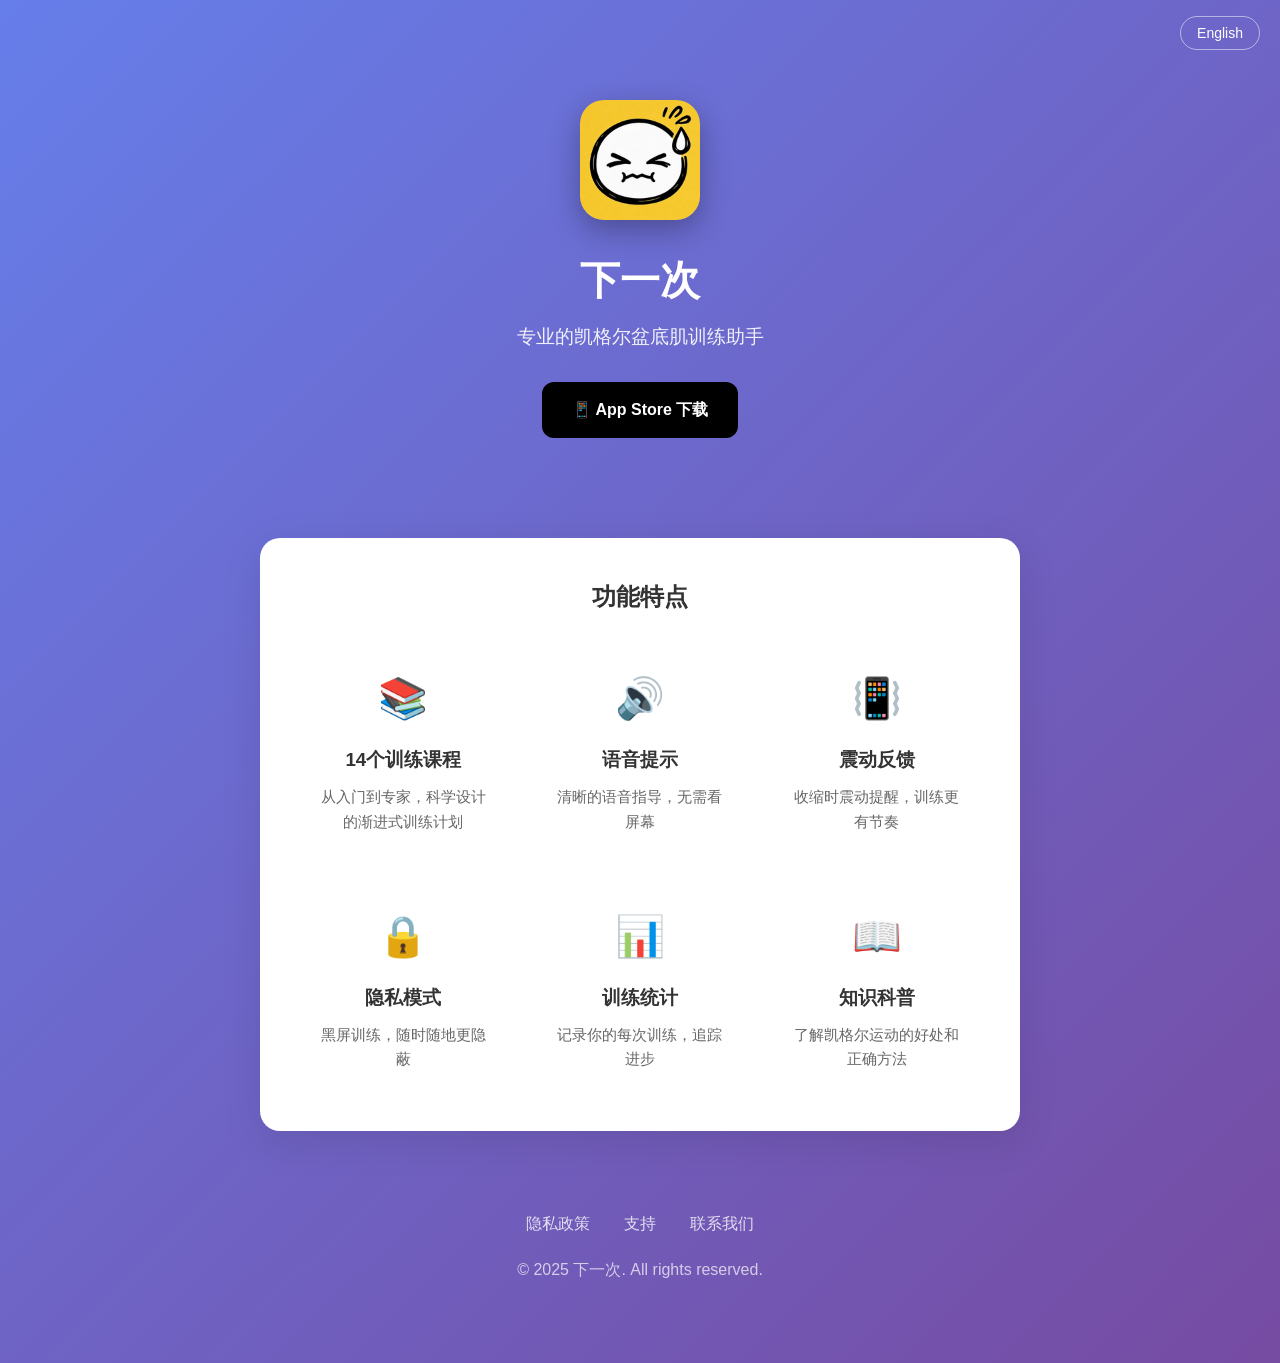
==== docs/index.html @ a6345c1b "Initial commit: NextTime - Kegel training app Features: - 14 training programs from beginner to expe" ====
<!DOCTYPE html>
<html lang="zh-CN">
<head>
    <meta charset="UTF-8">
    <meta name="viewport" content="width=device-width, initial-scale=1.0">
    <title>下一次 - 凯格尔盆底肌训练</title>
    <style>
        * {
            margin: 0;
            padding: 0;
            box-sizing: border-box;
        }
        body {
            font-family: -apple-system, BlinkMacSystemFont, 'Segoe UI', Roboto, Helvetica, Arial, sans-serif;
            line-height: 1.6;
            color: #333;
            background: linear-gradient(135deg, #667eea 0%, #764ba2 100%);
            min-height: 100vh;
        }
        .container {
            max-width: 800px;
            margin: 0 auto;
            padding: 40px 20px;
        }
        .hero {
            text-align: center;
            color: white;
            padding: 60px 20px;
        }
        .app-icon {
            width: 120px;
            height: 120px;
            border-radius: 24px;
            margin-bottom: 20px;
            box-shadow: 0 10px 30px rgba(0,0,0,0.3);
        }
        .hero h1 {
            font-size: 2.5em;
            margin-bottom: 10px;
        }
        .hero .subtitle {
            font-size: 1.2em;
            opacity: 0.9;
            margin-bottom: 30px;
        }
        .download-btn {
            display: inline-block;
            background: #000;
            color: white;
            padding: 15px 30px;
            border-radius: 12px;
            text-decoration: none;
            font-weight: 600;
            transition: transform 0.2s;
        }
        .download-btn:hover {
            transform: scale(1.05);
        }
        .features {
            background: white;
            border-radius: 20px;
            padding: 40px;
            margin: 40px 0;
            box-shadow: 0 10px 40px rgba(0,0,0,0.1);
        }
        .features h2 {
            text-align: center;
            margin-bottom: 30px;
            color: #333;
        }
        .feature-grid {
            display: grid;
            grid-template-columns: repeat(auto-fit, minmax(200px, 1fr));
            gap: 30px;
        }
        .feature {
            text-align: center;
            padding: 20px;
        }
        .feature-icon {
            font-size: 40px;
            margin-bottom: 15px;
        }
        .feature h3 {
            margin-bottom: 10px;
            color: #333;
        }
        .feature p {
            color: #666;
            font-size: 0.95em;
        }
        .footer {
            text-align: center;
            padding: 40px 20px;
            color: white;
        }
        .footer a {
            color: white;
            margin: 0 15px;
            text-decoration: none;
            opacity: 0.8;
        }
        .footer a:hover {
            opacity: 1;
        }
        .lang-switch {
            position: absolute;
            top: 20px;
            right: 20px;
        }
        .lang-switch a {
            color: white;
            text-decoration: none;
            padding: 8px 16px;
            border: 1px solid rgba(255,255,255,0.5);
            border-radius: 20px;
            font-size: 14px;
        }
    </style>
</head>
<body>
    <div class="lang-switch">
        <a href="index_en.html">English</a>
    </div>

    <div class="container">
        <div class="hero">
            <img src="icon.png" alt="下一次" class="app-icon">
            <h1>下一次</h1>
            <p class="subtitle">专业的凯格尔盆底肌训练助手</p>
            <a href="https://apps.apple.com/app/nexttime" class="download-btn">
                📱 App Store 下载
            </a>
        </div>

        <div class="features">
            <h2>功能特点</h2>
            <div class="feature-grid">
                <div class="feature">
                    <div class="feature-icon">📚</div>
                    <h3>14个训练课程</h3>
                    <p>从入门到专家，科学设计的渐进式训练计划</p>
                </div>
                <div class="feature">
                    <div class="feature-icon">🔊</div>
                    <h3>语音提示</h3>
                    <p>清晰的语音指导，无需看屏幕</p>
                </div>
                <div class="feature">
                    <div class="feature-icon">📳</div>
                    <h3>震动反馈</h3>
                    <p>收缩时震动提醒，训练更有节奏</p>
                </div>
                <div class="feature">
                    <div class="feature-icon">🔒</div>
                    <h3>隐私模式</h3>
                    <p>黑屏训练，随时随地更隐蔽</p>
                </div>
                <div class="feature">
                    <div class="feature-icon">📊</div>
                    <h3>训练统计</h3>
                    <p>记录你的每次训练，追踪进步</p>
                </div>
                <div class="feature">
                    <div class="feature-icon">📖</div>
                    <h3>知识科普</h3>
                    <p>了解凯格尔运动的好处和正确方法</p>
                </div>
            </div>
        </div>

        <div class="footer">
            <p>
                <a href="privacy.html">隐私政策</a>
                <a href="support.html">支持</a>
                <a href="mailto:nikefd@gmail.com">联系我们</a>
            </p>
            <p style="margin-top: 20px; opacity: 0.7;">
                © 2025 下一次. All rights reserved.
            </p>
        </div>
    </div>
</body>
</html>
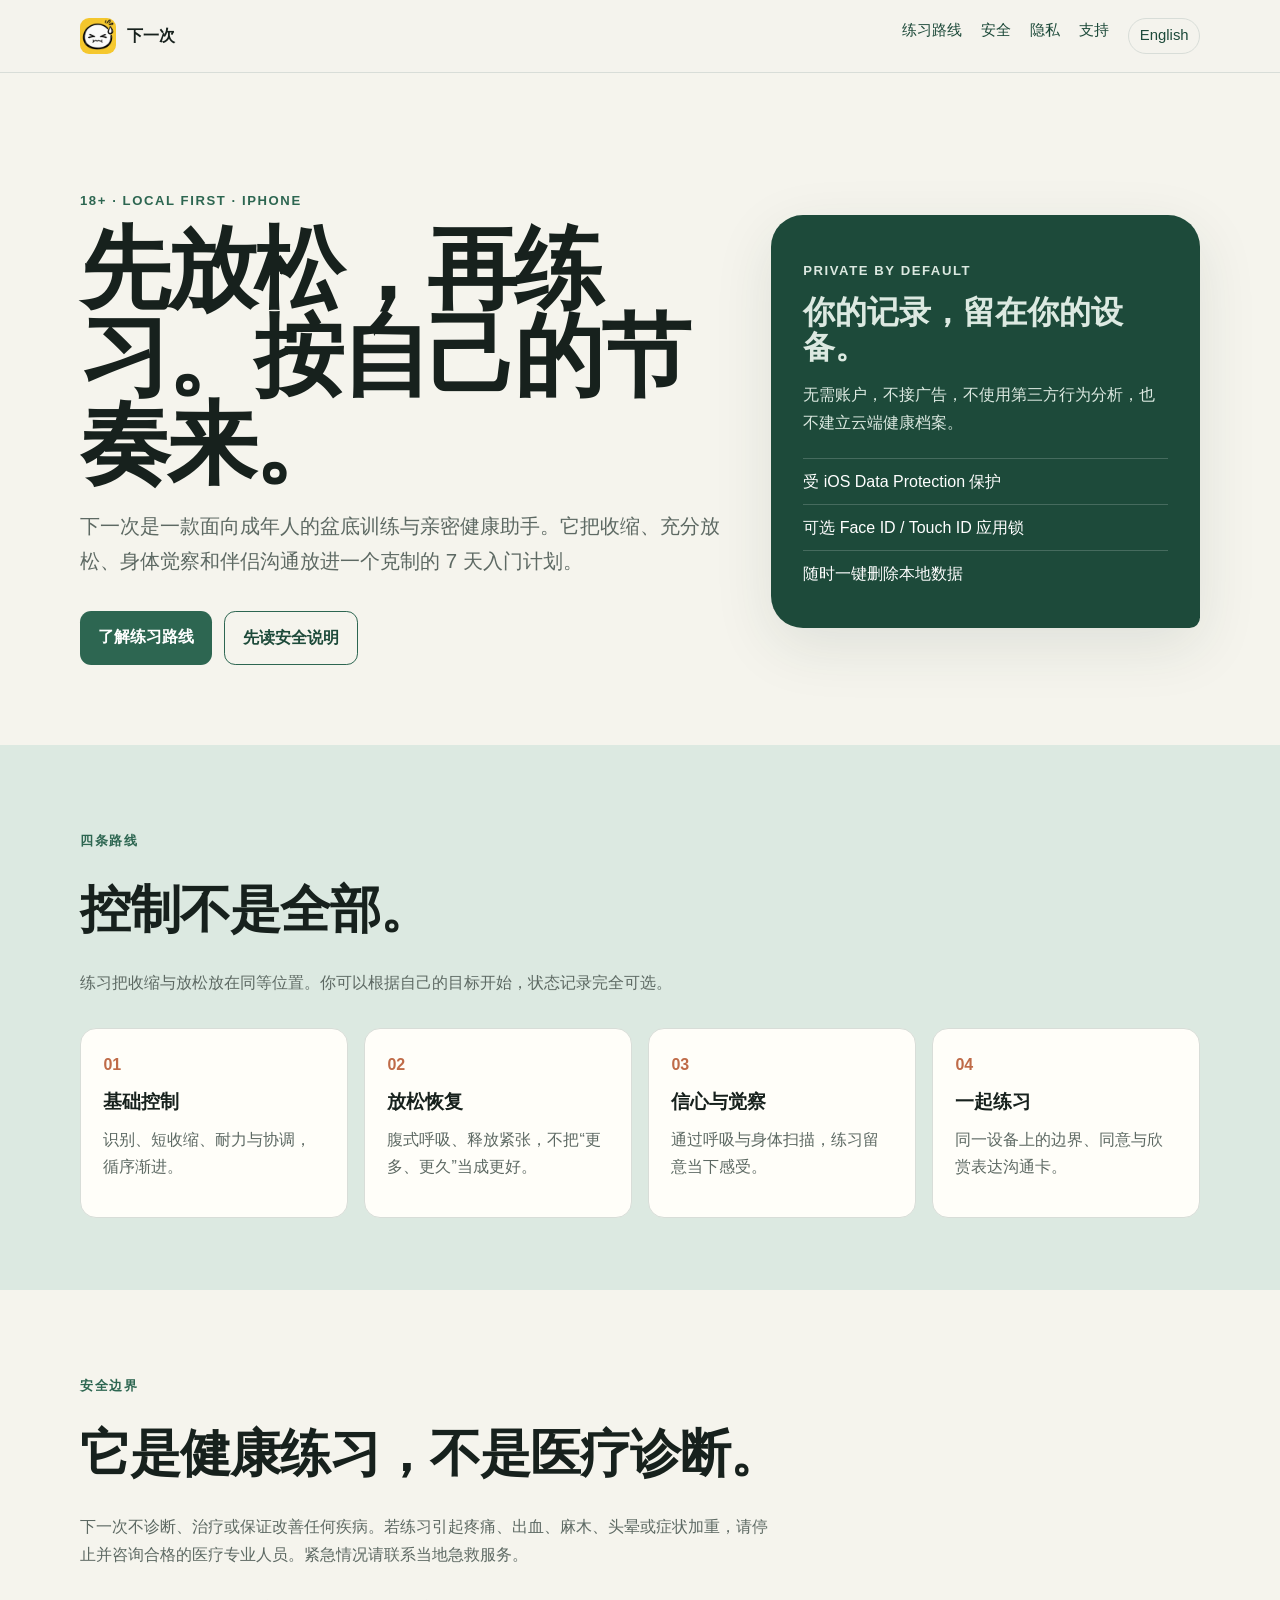
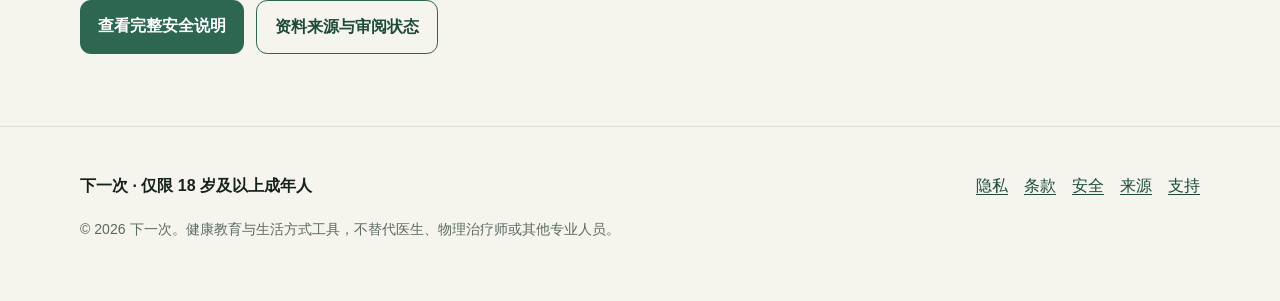
==== commit de88a67c: "feat: prepare milestone C validation" ====
--- a/docs/index.html
+++ b/docs/index.html
@@ -1,184 +1,8 @@
-<!DOCTYPE html>
-<html lang="zh-CN">
-<head>
-    <meta charset="UTF-8">
-    <meta name="viewport" content="width=device-width, initial-scale=1.0">
-    <title>下一次 - 凯格尔盆底肌训练</title>
-    <style>
-        * {
-            margin: 0;
-            padding: 0;
-            box-sizing: border-box;
-        }
-        body {
-            font-family: -apple-system, BlinkMacSystemFont, 'Segoe UI', Roboto, Helvetica, Arial, sans-serif;
-            line-height: 1.6;
-            color: #333;
-            background: linear-gradient(135deg, #667eea 0%, #764ba2 100%);
-            min-height: 100vh;
-        }
-        .container {
-            max-width: 800px;
-            margin: 0 auto;
-            padding: 40px 20px;
-        }
-        .hero {
-            text-align: center;
-            color: white;
-            padding: 60px 20px;
-        }
-        .app-icon {
-            width: 120px;
-            height: 120px;
-            border-radius: 24px;
-            margin-bottom: 20px;
-            box-shadow: 0 10px 30px rgba(0,0,0,0.3);
-        }
-        .hero h1 {
-            font-size: 2.5em;
-            margin-bottom: 10px;
-        }
-        .hero .subtitle {
-            font-size: 1.2em;
-            opacity: 0.9;
-            margin-bottom: 30px;
-        }
-        .download-btn {
-            display: inline-block;
-            background: #000;
-            color: white;
-            padding: 15px 30px;
-            border-radius: 12px;
-            text-decoration: none;
-            font-weight: 600;
-            transition: transform 0.2s;
-        }
-        .download-btn:hover {
-            transform: scale(1.05);
-        }
-        .features {
-            background: white;
-            border-radius: 20px;
-            padding: 40px;
-            margin: 40px 0;
-            box-shadow: 0 10px 40px rgba(0,0,0,0.1);
-        }
-        .features h2 {
-            text-align: center;
-            margin-bottom: 30px;
-            color: #333;
-        }
-        .feature-grid {
-            display: grid;
-            grid-template-columns: repeat(auto-fit, minmax(200px, 1fr));
-            gap: 30px;
-        }
-        .feature {
-            text-align: center;
-            padding: 20px;
-        }
-        .feature-icon {
-            font-size: 40px;
-            margin-bottom: 15px;
-        }
-        .feature h3 {
-            margin-bottom: 10px;
-            color: #333;
-        }
-        .feature p {
-            color: #666;
-            font-size: 0.95em;
-        }
-        .footer {
-            text-align: center;
-            padding: 40px 20px;
-            color: white;
-        }
-        .footer a {
-            color: white;
-            margin: 0 15px;
-            text-decoration: none;
-            opacity: 0.8;
-        }
-        .footer a:hover {
-            opacity: 1;
-        }
-        .lang-switch {
-            position: absolute;
-            top: 20px;
-            right: 20px;
-        }
-        .lang-switch a {
-            color: white;
-            text-decoration: none;
-            padding: 8px 16px;
-            border: 1px solid rgba(255,255,255,0.5);
-            border-radius: 20px;
-            font-size: 14px;
-        }
-    </style>
-</head>
-<body>
-    <div class="lang-switch">
-        <a href="index_en.html">English</a>
-    </div>
-
-    <div class="container">
-        <div class="hero">
-            <img src="icon.png" alt="下一次" class="app-icon">
-            <h1>下一次</h1>
-            <p class="subtitle">专业的凯格尔盆底肌训练助手</p>
-            <a href="https://apps.apple.com/app/nexttime" class="download-btn">
-                📱 App Store 下载
-            </a>
-        </div>
-
-        <div class="features">
-            <h2>功能特点</h2>
-            <div class="feature-grid">
-                <div class="feature">
-                    <div class="feature-icon">📚</div>
-                    <h3>14个训练课程</h3>
-                    <p>从入门到专家，科学设计的渐进式训练计划</p>
-                </div>
-                <div class="feature">
-                    <div class="feature-icon">🔊</div>
-                    <h3>语音提示</h3>
-                    <p>清晰的语音指导，无需看屏幕</p>
-                </div>
-                <div class="feature">
-                    <div class="feature-icon">📳</div>
-                    <h3>震动反馈</h3>
-                    <p>收缩时震动提醒，训练更有节奏</p>
-                </div>
-                <div class="feature">
-                    <div class="feature-icon">🔒</div>
-                    <h3>隐私模式</h3>
-                    <p>黑屏训练，随时随地更隐蔽</p>
-                </div>
-                <div class="feature">
-                    <div class="feature-icon">📊</div>
-                    <h3>训练统计</h3>
-                    <p>记录你的每次训练，追踪进步</p>
-                </div>
-                <div class="feature">
-                    <div class="feature-icon">📖</div>
-                    <h3>知识科普</h3>
-                    <p>了解凯格尔运动的好处和正确方法</p>
-                </div>
-            </div>
-        </div>
-
-        <div class="footer">
-            <p>
-                <a href="privacy.html">隐私政策</a>
-                <a href="support.html">支持</a>
-                <a href="mailto:nikefd@gmail.com">联系我们</a>
-            </p>
-            <p style="margin-top: 20px; opacity: 0.7;">
-                © 2025 下一次. All rights reserved.
-            </p>
-        </div>
-    </div>
-</body>
-</html>
+<!doctype html>
+<html lang="zh-CN"><head><meta charset="utf-8"><meta name="viewport" content="width=device-width,initial-scale=1"><meta name="description" content="下一次是一款面向成年人的本地优先盆底训练、放松与伴侣沟通 iPhone App。"><title>下一次｜私密而克制的成人健康练习</title><link rel="stylesheet" href="styles.css"></head>
+<body><a class="skip" href="#main">跳到主要内容</a>
+<header class="site-header"><nav class="shell nav" aria-label="主导航"><a class="brand" href="index.html"><img src="icon.png" alt=""><span>下一次</span></a><div class="nav-links"><a href="#routes">练习路线</a><a href="safety.html">安全</a><a href="privacy.html">隐私</a><a href="support.html">支持</a><a class="lang" href="index_en.html" lang="en">English</a></div></nav></header>
+<main id="main"><section class="shell hero"><div><p class="eyebrow">18+ · Local first · iPhone</p><h1>先放松，再练习。按自己的节奏来。</h1><p class="lede">下一次是一款面向成年人的盆底训练与亲密健康助手。它把收缩、充分放松、身体觉察和伴侣沟通放进一个克制的 7 天入门计划。</p><div class="actions"><a class="button" href="#routes">了解练习路线</a><a class="button secondary" href="safety.html">先读安全说明</a></div></div><aside class="hero-card" aria-label="隐私摘要"><p class="eyebrow">PRIVATE BY DEFAULT</p><p class="big">你的记录，留在你的设备。</p><p>无需账户，不接广告，不使用第三方行为分析，也不建立云端健康档案。</p><ul class="privacy-list"><li>受 iOS Data Protection 保护</li><li>可选 Face ID / Touch ID 应用锁</li><li>随时一键删除本地数据</li></ul></aside></section>
+<section class="section alt" id="routes"><div class="shell"><p class="eyebrow">四条路线</p><h2>控制不是全部。</h2><p class="intro">练习把收缩与放松放在同等位置。你可以根据自己的目标开始，状态记录完全可选。</p><div class="grid"><article class="card"><span class="number">01</span><h3>基础控制</h3><p>识别、短收缩、耐力与协调，循序渐进。</p></article><article class="card"><span class="number">02</span><h3>放松恢复</h3><p>腹式呼吸、释放紧张，不把“更多、更久”当成更好。</p></article><article class="card"><span class="number">03</span><h3>信心与觉察</h3><p>通过呼吸与身体扫描，练习留意当下感受。</p></article><article class="card"><span class="number">04</span><h3>一起练习</h3><p>同一设备上的边界、同意与欣赏表达沟通卡。</p></article></div></div></section>
+<section class="section"><div class="shell"><p class="eyebrow">安全边界</p><h2>它是健康练习，不是医疗诊断。</h2><p class="intro">下一次不诊断、治疗或保证改善任何疾病。若练习引起疼痛、出血、麻木、头晕或症状加重，请停止并咨询合格的医疗专业人员。紧急情况请联系当地急救服务。</p><div class="actions"><a class="button" href="safety.html">查看完整安全说明</a><a class="button secondary" href="sources.html">资料来源与审阅状态</a></div></div></section></main>
+<footer class="site-footer"><div class="shell"><div class="footer-row"><strong>下一次 · 仅限 18 岁及以上成年人</strong><div class="footer-links"><a href="privacy.html">隐私</a><a href="terms.html">条款</a><a href="safety.html">安全</a><a href="sources.html">来源</a><a href="support.html">支持</a></div></div><p class="fine">© 2026 下一次。健康教育与生活方式工具，不替代医生、物理治疗师或其他专业人员。</p></div></footer></body></html>
--- a/docs/styles.css
+++ b/docs/styles.css
@@ -0,0 +1,39 @@
+:root { color-scheme: light; --ink:#17211d; --muted:#5d6963; --paper:#f5f4ed; --card:#fffef9; --sage:#2d6651; --sage-dark:#1d4a3a; --mist:#dce9e1; --line:#d8ddd8; --warm:#bf6b48; --shadow:0 18px 60px rgba(31,56,45,.10); }
+* { box-sizing:border-box; }
+html { scroll-behavior:smooth; }
+body { margin:0; color:var(--ink); background:var(--paper); font-family:-apple-system,BlinkMacSystemFont,"Segoe UI",sans-serif; line-height:1.7; }
+a { color:var(--sage-dark); text-underline-offset:.18em; } a:hover { color:var(--warm); }
+a:focus-visible,button:focus-visible { outline:3px solid var(--warm); outline-offset:4px; }
+.skip { position:absolute; left:-9999px; top:1rem; } .skip:focus { left:1rem; z-index:10; background:white; padding:.65rem 1rem; border-radius:.5rem; }
+.shell { width:min(1120px,calc(100% - 2rem)); margin:0 auto; }
+.site-header { border-bottom:1px solid var(--line); background:rgba(245,244,237,.94); }
+.nav { min-height:72px; display:flex; align-items:center; gap:1.25rem; }
+.brand { display:inline-flex; align-items:center; gap:.7rem; color:var(--ink); text-decoration:none; font-weight:750; }
+.brand img { width:36px; height:36px; border-radius:9px; }
+.nav-links { margin-left:auto; display:flex; flex-wrap:wrap; justify-content:flex-end; gap:.85rem 1.2rem; }
+.nav-links a { font-size:.93rem; text-decoration:none; } .lang { padding:.28rem .65rem; border:1px solid var(--line); border-radius:99px; }
+.hero { display:grid; grid-template-columns:1.2fr .8fr; gap:3rem; align-items:center; padding:6.5rem 0 5rem; }
+.eyebrow { color:var(--sage); font-size:.82rem; font-weight:800; letter-spacing:.12em; text-transform:uppercase; }
+h1 { margin:.55rem 0 1rem; max-width:760px; font-family:Georgia,"Times New Roman",serif; font-size:clamp(2.5rem,7vw,5.6rem); line-height:.98; letter-spacing:-.035em; }
+.lede { max-width:680px; color:var(--muted); font-size:clamp(1.05rem,2vw,1.28rem); }
+.actions { display:flex; flex-wrap:wrap; gap:.75rem; margin-top:2rem; }
+.button { display:inline-block; padding:.78rem 1.12rem; border-radius:.7rem; background:var(--sage); color:white; text-decoration:none; font-weight:700; }
+.button:hover { background:var(--sage-dark); color:white; } .button.secondary { color:var(--sage-dark); background:transparent; border:1px solid var(--sage); }
+.hero-card { padding:2rem; border-radius:2rem 2rem .65rem 2rem; background:var(--sage-dark); color:white; box-shadow:var(--shadow); }
+.hero-card .big { margin:.3rem 0 1rem; font:700 2rem/1.1 Georgia,serif; } .hero-card p { color:#dce9e1; }
+.privacy-list { list-style:none; padding:0; margin:1.4rem 0 0; } .privacy-list li { padding:.55rem 0; border-top:1px solid rgba(255,255,255,.18); }
+.section { padding:4.5rem 0; } .section.alt { background:var(--mist); }
+.section h2,.article h1 { font-family:Georgia,"Times New Roman",serif; letter-spacing:-.02em; }
+.section h2 { margin:0 0 .75rem; font-size:clamp(2rem,4vw,3.2rem); } .intro { color:var(--muted); max-width:700px; margin-bottom:2rem; }
+.grid { display:grid; grid-template-columns:repeat(4,1fr); gap:1rem; }
+.card { min-height:190px; padding:1.4rem; background:var(--card); border:1px solid var(--line); border-radius:1rem; }
+.card .number { color:var(--warm); font-weight:800; } .card h3 { margin:.5rem 0; } .card p { margin:0; color:var(--muted); }
+.callout { margin:2rem 0; padding:1.2rem 1.35rem; border-left:4px solid var(--warm); background:#fff8f2; }
+.status { display:inline-flex; gap:.45rem; align-items:center; padding:.3rem .7rem; border-radius:999px; background:#fff0e8; color:#873e25; font-size:.9rem; font-weight:700; }
+.article { width:min(790px,calc(100% - 2rem)); margin:0 auto; padding:4rem 0 6rem; } .article h1 { font-size:clamp(2.4rem,6vw,4.5rem); line-height:1; }
+.article h2 { margin-top:2.5rem; font-size:1.55rem; } .article h3 { margin-top:1.7rem; } .article li { margin-bottom:.55rem; } .meta { color:var(--muted); } .source-list li { margin-bottom:1.2rem; }
+.site-footer { padding:2.8rem 0; border-top:1px solid var(--line); } .footer-row { display:flex; justify-content:space-between; gap:1.5rem; flex-wrap:wrap; }
+.footer-links { display:flex; flex-wrap:wrap; gap:.7rem 1rem; } .fine { margin-top:1.2rem; color:var(--muted); font-size:.88rem; }
+@media (max-width:780px) { .nav{align-items:flex-start;padding:1rem 0}.nav-links a:not(.lang){display:none}.hero{grid-template-columns:1fr;padding:4rem 0}.grid{grid-template-columns:1fr 1fr} }
+@media (max-width:520px) { .grid{grid-template-columns:1fr}.hero-card{border-radius:1.25rem 1.25rem .5rem 1.25rem} }
+@media (prefers-reduced-motion:reduce) { html{scroll-behavior:auto} }
